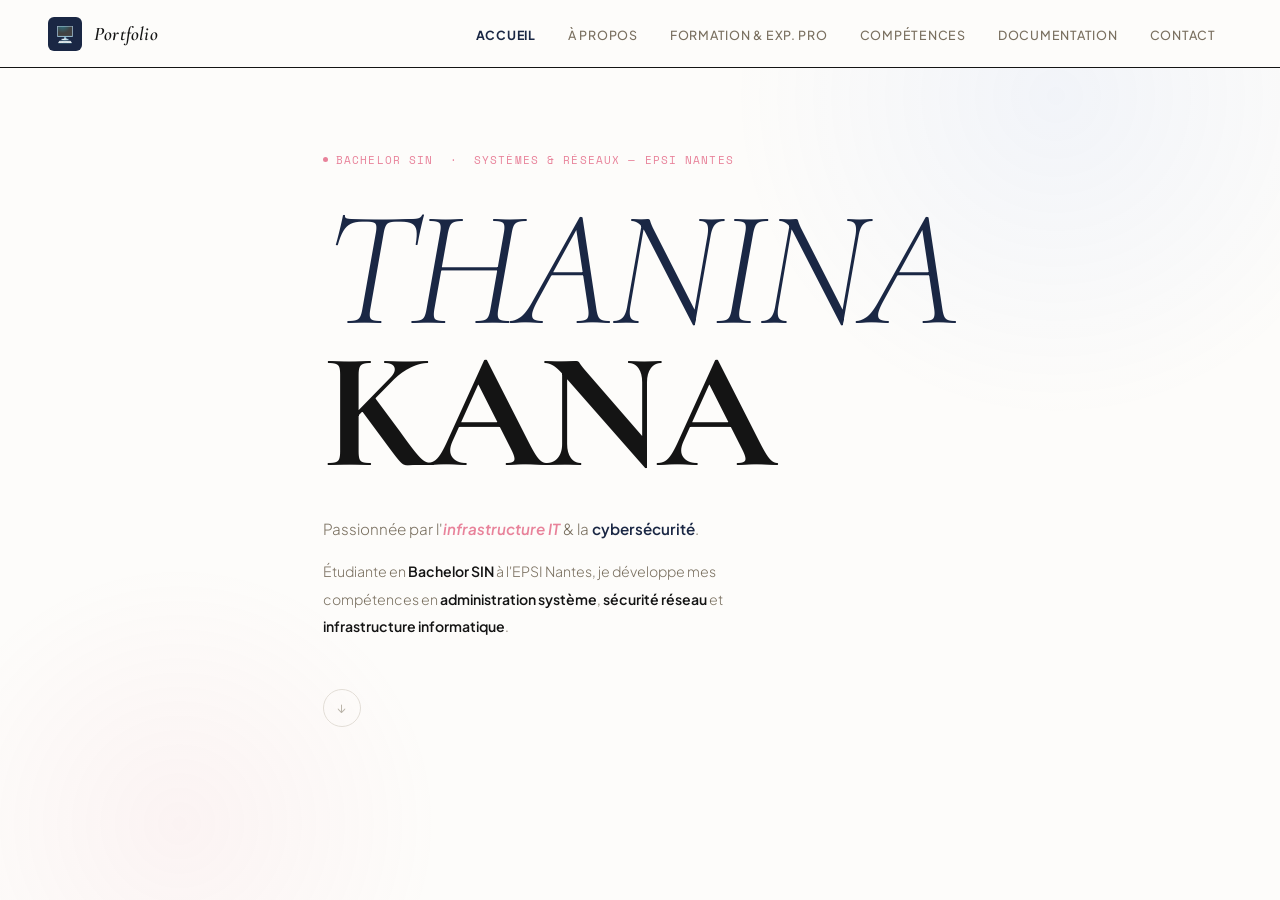
==== index.html @ df84cd9d "Premier envoi de mon site" ====
<!DOCTYPE html>
<html lang="fr">
<head>
    <meta charset="UTF-8">
    <meta name="viewport" content="width=device-width, initial-scale=1.0">
    <title>Thanina Kana — Accueil</title>
    <link href="https://fonts.googleapis.com/css2?family=Outfit:wght@300;400;500;600;700;800;900&family=JetBrains+Mono:wght@400;500&display=swap" rel="stylesheet">
    <link rel="stylesheet" href="style.css">
</head>
<body>

<nav>
    <a href="index.html" class="nav-logo">
        <div class="nav-logo-icon">🖥️</div>
        <span class="nav-logo-text">Portfolio</span>
    </a>
    <ul class="nav-links">
        <li><a href="index.html" class="active">Accueil</a></li>
        <li><a href="Apropos.html">À propos</a></li>
        <li><a href="Formation.html">Formation &amp; Exp. Pro</a></li>
        <li><a href="Competences.html">Compétences</a></li>
        <li><a href="Documentation.html">Documentation</a></li>
        <li><a href="Contact.html">Contact</a></li>
    </ul>
</nav>

<section id="accueil" class="page-section">
    <div class="container">
        <div class="hero-badge">
            <span class="dot"></span>
            Bachelor SIN &nbsp;·&nbsp; Systèmes &amp; Réseaux — EPSI Nantes
        </div>
        <h1 class="hero-name">
            <span class="line1">THANINA</span>
            <span class="line2">KANA</span>
        </h1>
        <p class="hero-tagline">
            Passionnée par l'<span class="hl-orange">infrastructure IT</span> &amp; la <span class="hl-purple">cybersécurité</span>.
        </p>
        <p class="hero-desc">
            Étudiante en <strong>Bachelor SIN</strong> à l'EPSI Nantes, je développe mes compétences en
            <strong>administration système</strong>, <strong>sécurité réseau</strong> et <strong>infrastructure informatique</strong>.
        </p>
        <a href="Apropos.html" class="hero-scroll">↓</a>
    </div>
</section>

</body>
</html>
---- style.css ----
/* ═══════════════════════════════════════════════════════
   PORTFOLIO THANINA KANA — style-fusion2.css
   Fusion : Minimal × Editorial

   → Fond blanc pur + deux halos très discrets bleu/rose (Minimal)
   → Typographie serif italique pour les grands titres (Editorial)
   → Espacement généreux, respiration maximale (Minimal)
   → Bordures nettes, lignes franches, grille éditoriale (Editorial)
   → Zéro glassmorphism, zéro blur, zéro shadow lourde

   Polices : Cormorant Garamond (titres H1/H2) · Plus Jakarta Sans (corps) · Space Mono (mono)
   Palette : blanc ivoire · bleu nuit · rose poudré · gris doux
═══════════════════════════════════════════════════════ */

@import url('https://fonts.googleapis.com/css2?family=Cormorant+Garamond:ital,wght@0,300;0,400;0,600;0,700;1,300;1,400;1,600&family=Plus+Jakarta+Sans:wght@200;300;400;500;600;700;800&family=Space+Mono:wght@400;700&display=swap');

*, *::before, *::after { box-sizing: border-box; margin: 0; padding: 0; }
html { scroll-behavior: smooth; }

:root {
    --bg:      #fdfcfa;
    --bg2:     #f7f5f1;
    --bg3:     #efece6;
    --border:  #e2ddd6;
    --navy:    #1a2744;
    --rose:    #e8829a;
    --sky:     #5b8dee;
    --text:    #141414;
    --muted:   #7a7060;
    --light:   #bbb5aa;
    --nav-h:   68px;
}

body {
    font-family: 'Plus Jakarta Sans', sans-serif;
    background: var(--bg);
    color: var(--text);
    overflow-x: hidden;
}

/* Halos très discrets — pas de blur, juste une teinte */
body::before {
    content: '';
    position: fixed; top: -20vw; right: -10vw;
    width: 55vw; height: 55vw; border-radius: 50%;
    background: radial-gradient(circle, rgba(91,141,238,0.07) 0%, transparent 65%);
    pointer-events: none; z-index: 0;
}
body::after {
    content: '';
    position: fixed; bottom: -16vw; left: -8vw;
    width: 44vw; height: 44vw; border-radius: 50%;
    background: radial-gradient(circle, rgba(232,130,154,0.07) 0%, transparent 65%);
    pointer-events: none; z-index: 0;
}

#particles { display: none; }

/* ═══════════════════════════════════════════════════════
   NAVBAR — ligne noire franche (Editorial) + espacement Minimal
═══════════════════════════════════════════════════════ */
nav {
    position: fixed; top: 0; left: 0; right: 0;
    height: var(--nav-h);
    background: rgba(253,252,250,0.97);
    border-bottom: 1.5px solid var(--text);
    display: flex; align-items: center; justify-content: space-between;
    padding: 0 3rem; z-index: 1000;
}

.nav-logo { display: flex; align-items: center; gap: 12px; text-decoration: none; }

.nav-logo-icon {
    width: 34px; height: 34px;
    background: var(--navy);
    border-radius: 6px;
    display: flex; align-items: center; justify-content: center;
    font-size: 1rem; border: none;
}

.nav-logo-text {
    font-family: 'Cormorant Garamond', serif;
    font-size: 1.2rem; font-weight: 600;
    color: var(--text); letter-spacing: 0.01em;
    font-style: italic;
}

.nav-links { display: flex; align-items: center; gap: 0; list-style: none; }

.nav-links a {
    padding: 8px 16px;
    color: var(--muted); text-decoration: none;
    font-size: 0.78rem; font-weight: 500;
    letter-spacing: 0.06em; text-transform: uppercase;
    transition: color .2s; white-space: nowrap;
}
.nav-links a:hover { color: var(--text); }
.nav-links a.active { color: var(--navy); font-weight: 700; }

/* ═══════════════════════════════════════════════════════
   LAYOUT
═══════════════════════════════════════════════════════ */
.page-section {
    position: relative; z-index: 1;
    min-height: 100vh;
    padding: calc(var(--nav-h) + 5rem) 0 6rem;
}

.container { max-width: 980px; margin: 0 auto; padding: 0 2.5rem; }

/* ═══════════════════════════════════════════════════════
   TITRES DE SECTION — serif italique Editorial, barre Minimal
═══════════════════════════════════════════════════════ */
.section-heading { margin-bottom: 4rem; }

.section-heading h2 {
    font-family: 'Cormorant Garamond', serif;
    font-size: clamp(2.4rem, 4.5vw, 3.4rem);
    font-weight: 300;
    color: var(--navy);
    letter-spacing: -0.01em;
    font-style: italic;
    line-height: 1.1;
}

.section-heading .underline {
    width: 100%; height: 1.5px;
    background: var(--border);
    margin: 1rem 0 0.8rem;
    border-radius: 0;
    position: relative;
}
.section-heading .underline::before {
    content: '';
    position: absolute; left: 0; top: 0;
    width: 48px; height: 1.5px;
    background: var(--rose);
}

.section-heading p { color: var(--muted); font-size: 0.88rem; font-weight: 300; margin-top: 0.6rem; }

/* ═══════════════════════════════════════════════════════
   ANIMATIONS
═══════════════════════════════════════════════════════ */
@keyframes fadeUp {
    from { opacity: 0; transform: translateY(16px); }
    to   { opacity: 1; transform: translateY(0); }
}
@keyframes bob {
    0%, 100% { transform: translateY(0); }
    50%       { transform: translateY(5px); }
}
.reveal {
    opacity: 0; transform: translateY(16px);
    transition: opacity .6s ease, transform .6s ease;
}
.reveal.visible { opacity: 1; transform: translateY(0); }

/* ═══════════════════════════════════════════════════════
   ACCUEIL — grand nom Cormorant (Editorial) + alignement gauche (Minimal)
═══════════════════════════════════════════════════════ */
#accueil {
    display: flex; align-items: center; justify-content: flex-start;
    text-align: left; padding-top: var(--nav-h);
}

.hero-badge {
    display: inline-flex; align-items: center; gap: 8px;
    background: transparent; border: none;
    padding: 0;
    font-family: 'Space Mono', monospace;
    font-size: 0.7rem; color: var(--rose);
    margin-bottom: 2rem; letter-spacing: 0.1em; text-transform: uppercase;
    animation: fadeUp .55s ease .1s both;
}
.hero-badge .dot {
    width: 5px; height: 5px; border-radius: 50%;
    background: var(--rose); display: inline-block;
}

/* Prénom en Cormorant italic énorme */
.hero-name {
    font-family: 'Cormorant Garamond', serif;
    font-size: clamp(5rem, 13vw, 11rem);
    font-weight: 300; line-height: 0.85;
    margin-bottom: 2rem; letter-spacing: -0.03em;
    animation: fadeUp .55s ease .18s both;
}
.hero-name .line1 {
    display: block;
    color: var(--navy);
    font-style: italic;
    font-weight: 300;
}
.hero-name .line2 {
    display: block;
    color: var(--text);
    font-style: normal;
    font-weight: 700;
}

.hero-tagline {
    font-size: 0.95rem; color: var(--muted); font-weight: 300;
    margin-bottom: 1rem; line-height: 1.8;
    animation: fadeUp .55s ease .3s both;
}
.hl-orange { color: var(--rose); font-weight: 600; font-style: italic; }
.hl-purple { color: var(--navy); font-weight: 600; }

.hero-desc {
    font-size: 0.88rem; color: var(--muted); font-weight: 300;
    max-width: 480px; margin: 0 0 3rem; line-height: 1.95;
    animation: fadeUp .55s ease .42s both;
}
.hero-desc strong { color: var(--text); font-weight: 600; }

.hero-scroll {
    width: 38px; height: 38px; border-radius: 50%;
    border: 1px solid var(--border);
    background: transparent;
    display: flex; align-items: center; justify-content: center;
    margin: 0; color: var(--light); font-size: 0.85rem;
    cursor: pointer; text-decoration: none;
    animation: fadeUp .55s ease .55s both, bob 2.5s ease 1.5s infinite;
}

/* ═══════════════════════════════════════════════════════
   À PROPOS
═══════════════════════════════════════════════════════ */
.about-layout {
    display: grid;
    grid-template-columns: 260px 1fr;
    gap: 3.5rem; align-items: start;
}

/* Carte profil — Editorial (fond crème, bords carrés) */
.profile-card {
    background: var(--bg2);
    border: 1.5px solid var(--text);
    border-radius: 0; padding: 2rem 1.6rem;
    text-align: left; position: relative; overflow: visible;
}
.profile-card::before {
    content: ''; position: absolute; top: -1.5px; left: -1.5px; right: -1.5px;
    height: 4px; background: var(--navy);
}

.profile-avatar {
    width: 72px; height: 72px; border-radius: 0;
    background: var(--navy);
    display: flex; align-items: center; justify-content: center;
    font-family: 'Cormorant Garamond', serif;
    font-size: 1.7rem; font-weight: 700; color: #fff;
    margin: 0 0 1.1rem; font-style: italic;
    border: none;
}

.profile-name {
    font-family: 'Cormorant Garamond', serif;
    font-size: 1.25rem; font-weight: 700;
    margin-bottom: 3px; letter-spacing: 0;
}
.profile-title {
    font-size: 0.7rem; color: var(--rose);
    font-weight: 500; margin-bottom: 1.5rem;
    letter-spacing: 0.07em; text-transform: uppercase;
}

.profile-infos { text-align: left; margin-bottom: 1.5rem; }
.profile-info-row {
    display: flex; align-items: flex-start; gap: 9px;
    padding: 8px 0; border-bottom: 1px solid var(--border);
    font-size: 0.76rem; color: var(--muted); font-weight: 300;
}
.profile-info-row:first-child { border-top: 1px solid var(--border); }
.profile-info-row a { color: var(--muted); text-decoration: none; word-break: break-all; }
.profile-info-row a:hover { color: var(--rose); }
.p-icon { width: 18px; text-align: center; font-size: 0.8rem; opacity: 0.6; }

.stats-grid {
    display: grid; grid-template-columns: 1fr 1fr;
    gap: 1px; margin-bottom: 1.4rem;
    border: 1px solid var(--text); background: var(--text);
}
.stat-box {
    background: var(--bg2); padding: 12px 10px; text-align: center;
}
.stat-num {
    font-family: 'Cormorant Garamond', serif;
    font-size: 1.8rem; font-weight: 700; color: var(--navy); line-height: 1;
}
.stat-label { font-size: 0.6rem; color: var(--muted); margin-top: 3px; font-weight: 300; letter-spacing: 0.04em; }

.cv-download {
    display: flex; align-items: center; justify-content: center; gap: 7px;
    width: 100%; padding: 11px;
    background: var(--navy); color: #fff;
    border-radius: 0; font-size: 0.78rem; font-weight: 600;
    text-decoration: none; letter-spacing: 0.06em; text-transform: uppercase;
    transition: background .2s;
}
.cv-download:hover { background: var(--rose); }

/* Colonne droite */
.about-right { display: flex; flex-direction: column; gap: 2rem; }

.about-card {
    background: transparent;
    border: none; border-top: 1px solid var(--border);
    border-radius: 0; padding: 1.5rem 0 0;
}
.about-card-title {
    display: flex; align-items: center; gap: 0;
    font-size: 0.68rem; font-weight: 600;
    margin-bottom: 1rem; color: var(--muted);
    letter-spacing: 0.09em; text-transform: uppercase;
}
.about-card-title .icon { display: none; }
.about-card p { font-size: 0.86rem; color: var(--muted); line-height: 1.95; margin-bottom: 0.7rem; font-weight: 300; }

.two-cols { display: grid; grid-template-columns: 1fr 1fr; gap: 2.5rem; }

.bullet-list { list-style: none; }
.bullet-list li {
    display: flex; align-items: center; gap: 10px;
    font-size: 0.83rem; color: var(--muted);
    padding: 7px 0; border-bottom: 1px solid var(--border);
    font-weight: 300;
}
.bullet-list li::before {
    content: '→'; color: var(--rose);
    font-size: 0.72rem; flex-shrink: 0;
    width: auto; height: auto; border-radius: 0; background: none;
}
.bullet-list.purple li::before { color: var(--navy); }

.lang-tag {
    display: inline-block;
    background: transparent; border: 1px solid var(--border);
    border-radius: 0; padding: 5px 12px;
    font-size: 0.76rem; color: var(--muted); margin: 3px; font-weight: 300;
}

/* ═══════════════════════════════════════════════════════
   FORMATION & EXP PRO
═══════════════════════════════════════════════════════ */
.formation-layout {
    display: grid; grid-template-columns: 1fr 1fr;
    gap: 3rem; margin-bottom: 3.5rem;
}

.formation-section-title {
    font-size: 0.66rem; font-weight: 600; letter-spacing: 0.09em;
    text-transform: uppercase; color: var(--muted);
    margin-bottom: 1.5rem; padding-bottom: 0.8rem;
    border-bottom: 1.5px solid var(--text);
    display: flex; align-items: center; gap: 0;
}
.fsicon { display: none; }

/* Timeline Minimal — cartes rectangulaires propres */
.timeline { position: relative; padding-left: 0; }
.timeline::before { display: none; }

.tl-item {
    position: relative; margin-bottom: 1rem;
    padding: 1.2rem 1.3rem;
    background: var(--bg2);
    border: 1px solid var(--border);
    border-radius: 0;
    transition: border-color .2s;
}
.tl-item:hover { border-color: var(--navy); }
.tl-item::before { display: none; }

.tl-card { background: transparent; border: none; border-radius: 0; padding: 0; }
.tl-card:hover { border-color: transparent; }

.tl-header {
    display: flex; align-items: flex-start;
    justify-content: space-between; gap: 8px; margin-bottom: 5px;
}
.tl-logo { display: none; }
.tl-info { flex: 1; }
.tl-title {
    font-family: 'Cormorant Garamond', serif;
    font-size: 1rem; font-weight: 700; margin-bottom: 2px;
}
.tl-sub { font-size: 0.72rem; color: var(--muted); font-weight: 300; }
.tl-date {
    font-family: 'Space Mono', monospace;
    font-size: 0.58rem; color: var(--rose);
    background: transparent; border: none;
    padding: 0; white-space: nowrap; font-weight: 400;
}
.tl-desc { font-size: 0.76rem; color: var(--muted); line-height: 1.75; font-weight: 300; margin-top: 5px; }

/* Exp Pro */
.exp-list { display: flex; flex-direction: column; gap: 0; border-top: 1.5px solid var(--text); }

.exp-card {
    background: transparent;
    border: none; border-bottom: 1px solid var(--border);
    border-radius: 0; padding: 1.8rem 0;
    display: grid; grid-template-columns: 48px 1fr; gap: 1.2rem;
    transition: background .2s; position: relative; overflow: visible;
}
.exp-card::after { display: none; }
.exp-card:hover { background: var(--bg2); }

.exp-logo {
    width: 48px; height: 48px; border-radius: 0;
    background: var(--navy); border: none;
    display: flex; align-items: center; justify-content: center;
    font-size: 1.3rem; flex-shrink: 0; color: white;
}
.exp-badge {
    display: inline-flex; font-family: 'Space Mono', monospace;
    font-size: 0.58rem; padding: 2px 8px; border-radius: 0;
    margin-bottom: 6px; letter-spacing: 0.06em; text-transform: uppercase;
}
.badge-stage { background: transparent; color: var(--rose); border: 1px solid var(--rose); }

.exp-title-row {
    display: flex; align-items: flex-start;
    justify-content: space-between; gap: 1rem; margin-bottom: 4px;
}
.exp-title {
    font-family: 'Cormorant Garamond', serif;
    font-size: 1.15rem; font-weight: 700;
}
.exp-date {
    font-family: 'Space Mono', monospace;
    font-size: 0.6rem; color: var(--muted); white-space: nowrap; padding-top: 4px;
}
.exp-place {
    font-size: 0.74rem; color: var(--rose);
    margin-bottom: 0.7rem; font-weight: 500;
    text-transform: uppercase; letter-spacing: 0.04em;
}
.exp-desc { font-size: 0.82rem; color: var(--muted); line-height: 1.85; font-weight: 300; }
.exp-tags { display: flex; flex-wrap: wrap; gap: 5px; margin-top: 0.8rem; }
.exp-tag {
    font-family: 'Space Mono', monospace; font-size: 0.6rem;
    padding: 3px 9px; background: transparent;
    border: 1px solid var(--border); border-radius: 0; color: var(--muted);
}

/* ═══════════════════════════════════════════════════════
   COMPÉTENCES — grille Editorial, intérieur Minimal
═══════════════════════════════════════════════════════ */
.competences-block {
    background: transparent;
    border: none; border-top: 1px solid var(--border);
    border-radius: 0; padding: 2rem 0; margin-bottom: 0;
    position: relative; overflow: visible;
}
.competences-block::before { display: none; }

.comp-block-header { display: flex; align-items: center; gap: 0; margin-bottom: 1.5rem; }
.comp-block-icon { display: none; }
.comp-block-title {
    font-family: 'Cormorant Garamond', serif;
    font-size: 1.4rem; font-weight: 600; font-style: italic;
    letter-spacing: -0.01em;
}

/* Grille façon tableau Editorial */
.comp-cards-grid {
    display: grid; grid-template-columns: repeat(3, 1fr);
    gap: 0;
    border-top: 1px solid var(--border);
    border-left: 1px solid var(--border);
}
.comp-card {
    background: var(--bg);
    border: none;
    border-right: 1px solid var(--border);
    border-bottom: 1px solid var(--border);
    border-radius: 0; padding: 1.2rem;
    transition: background .2s;
}
.comp-card:hover { background: var(--bg2); transform: none; }
.comp-card-header { display: flex; align-items: center; gap: 8px; margin-bottom: 0.6rem; }
.comp-card-logo {
    width: 26px; height: 26px; border-radius: 0;
    background: transparent; border: none;
    display: flex; align-items: center; justify-content: center; font-size: 0.9rem;
}
.comp-card-name { font-size: 0.82rem; font-weight: 600; }
.comp-card-desc { font-size: 0.71rem; color: var(--muted); line-height: 1.65; font-weight: 300; }

/* ═══════════════════════════════════════════════════════
   DOCUMENTATION
═══════════════════════════════════════════════════════ */
.docs-grid {
    display: grid; grid-template-columns: repeat(2, 1fr);
    gap: 0;
    border-top: 1.5px solid var(--text);
    border-left: 1px solid var(--border);
}

.doc-card {
    background: var(--bg);
    border: none;
    border-right: 1px solid var(--border);
    border-bottom: 1px solid var(--border);
    border-radius: 0; padding: 2rem;
    position: relative; overflow: visible;
    transition: background .2s;
    display: flex; flex-direction: column;
}
.doc-card::before { display: none; }
.doc-card:hover { background: var(--bg2); transform: none; box-shadow: none; }

.doc-card-header { display: flex; align-items: flex-start; gap: 12px; margin-bottom: 0.9rem; }
.doc-icon {
    width: 40px; height: 40px; border-radius: 0;
    background: var(--navy); border: none;
    display: flex; align-items: center; justify-content: center;
    font-size: 1.15rem; flex-shrink: 0;
}
.doc-title {
    font-family: 'Cormorant Garamond', serif;
    font-size: 1.05rem; font-weight: 700; margin-bottom: 3px;
}
.doc-type {
    font-family: 'Space Mono', monospace;
    font-size: 0.58rem; color: var(--rose);
    letter-spacing: 0.09em; text-transform: uppercase;
}
.doc-desc { font-size: 0.8rem; color: var(--muted); line-height: 1.8; margin-bottom: 1rem; flex: 1; font-weight: 300; }
.doc-tags { display: flex; flex-wrap: wrap; gap: 4px; margin-bottom: 1rem; }
.doc-tag {
    font-family: 'Space Mono', monospace; font-size: 0.58rem;
    padding: 2px 8px; background: transparent;
    border: 1px solid var(--border); border-radius: 0; color: var(--muted);
}
.doc-dl-btn {
    display: inline-flex; align-items: center; gap: 6px;
    padding: 9px 18px; background: var(--navy); color: #fff;
    border-radius: 0; font-size: 0.75rem; font-weight: 600;
    cursor: pointer; border: none;
    letter-spacing: 0.05em; text-transform: uppercase;
    transition: background .2s; width: fit-content;
}
.doc-dl-btn:hover { background: var(--rose); transform: none; }

/* ═══════════════════════════════════════════════════════
   CONTACT
═══════════════════════════════════════════════════════ */
.contact-wrapper { max-width: 560px; margin: 0 auto; }
.contact-grid {
    display: grid; grid-template-columns: repeat(2, 1fr);
    gap: 0;
    border-top: 1.5px solid var(--text);
    border-left: 1px solid var(--border);
}
.contact-card {
    background: var(--bg);
    border: none;
    border-right: 1px solid var(--border);
    border-bottom: 1px solid var(--border);
    border-radius: 0; padding: 2.5rem 2rem;
    text-align: left; text-decoration: none; color: inherit;
    transition: background .2s; display: block;
}
.contact-card:hover { background: var(--bg2); transform: none; }
.contact-card-icon { font-size: 1.8rem; margin-bottom: 0.9rem; }
.contact-card-title {
    font-family: 'Cormorant Garamond', serif;
    font-size: 1.15rem; font-weight: 700; margin-bottom: 5px;
}
.contact-card-sub { font-size: 0.74rem; color: var(--rose); word-break: break-all; line-height: 1.5; font-weight: 400; }

/* ═══════════════════════════════════════════════════════
   FOOTER
═══════════════════════════════════════════════════════ */
footer {
    border-top: 1.5px solid var(--text);
    padding: 1.8rem 2.5rem;
    display: flex; align-items: center; justify-content: space-between;
    position: relative; z-index: 1;
}
.footer-copy {
    font-family: 'Space Mono', monospace;
    font-size: 0.65rem; color: var(--light);
}

/* ═══════════════════════════════════════════════════════
   RESPONSIVE
═══════════════════════════════════════════════════════ */
@media (max-width: 900px) {
    nav { padding: 0 1.2rem; }
    .nav-links a { padding: 7px 10px; font-size: 0.72rem; }
    .container { padding: 0 1.2rem; }
    .about-layout { grid-template-columns: 1fr; }
    .formation-layout { grid-template-columns: 1fr; }
    .two-cols { grid-template-columns: 1fr 1fr; }
    .comp-cards-grid { grid-template-columns: 1fr 1fr; }
    .docs-grid { grid-template-columns: 1fr; }
    .contact-grid { grid-template-columns: 1fr; }
    footer { flex-direction: column; gap: 0.8rem; text-align: center; padding: 1.5rem; }
}
@media (max-width: 600px) {
    .hero-name { font-size: 4.5rem; }
    .comp-cards-grid { grid-template-columns: 1fr; }
    .two-cols { grid-template-columns: 1fr; }
    .exp-card { grid-template-columns: 1fr; }
    .exp-logo { display: none; }
}
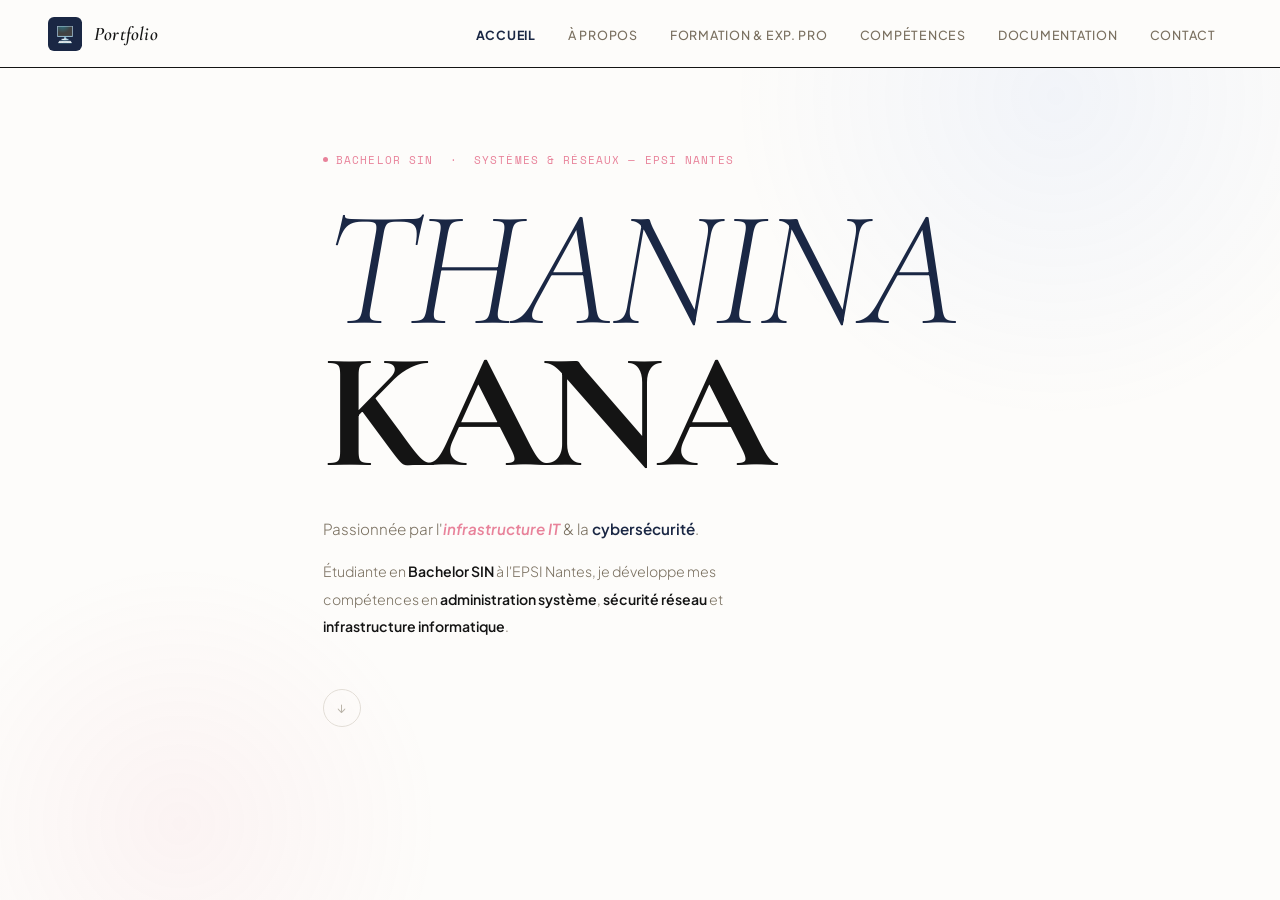
==== commit 6d3c26e1: "Fix responsive navbar" ====
--- a/index.html
+++ b/index.html
@@ -14,7 +14,8 @@
         <div class="nav-logo-icon">🖥️</div>
         <span class="nav-logo-text">Portfolio</span>
     </a>
-    <ul class="nav-links">
+    <button class="hamburger" id="hamburger" aria-label="Menu"><span></span><span></span><span></span></button>
+    <ul class="nav-links" id="nav-links">
         <li><a href="index.html" class="active">Accueil</a></li>
         <li><a href="Apropos.html">À propos</a></li>
         <li><a href="Formation.html">Formation &amp; Exp. Pro</a></li>
@@ -45,5 +46,20 @@
     </div>
 </section>
 
+<script>
+    const btn = document.getElementById('hamburger');
+    const menu = document.getElementById('nav-links');
+    btn.addEventListener('click', () => {
+        btn.classList.toggle('open');
+        menu.classList.toggle('open');
+    });
+    // Fermer le menu quand on clique un lien
+    menu.querySelectorAll('a').forEach(a => {
+        a.addEventListener('click', () => {
+            btn.classList.remove('open');
+            menu.classList.remove('open');
+        });
+    });
+</script>
 </body>
 </html>
--- a/style.css
+++ b/style.css
@@ -590,9 +590,32 @@
 /* ═══════════════════════════════════════════════════════
    RESPONSIVE
 ═══════════════════════════════════════════════════════ */
+/* ═══════════════════════════════════════════════════════
+   HAMBURGER BUTTON
+═══════════════════════════════════════════════════════ */
+.hamburger {
+    display: none;
+    flex-direction: column;
+    justify-content: center;
+    gap: 4px;
+    width: 32px; height: 32px;
+    background: transparent; border: none;
+    cursor: pointer; padding: 6px 2px;
+    z-index: 1100;
+}
+.hamburger span {
+    display: block;
+    width: 22px; height: 1.5px;
+    background: var(--text);
+    transition: transform .3s ease, opacity .3s ease;
+    transform-origin: center;
+}
+.hamburger.open span:nth-child(1) { transform: translateY(5.5px) rotate(45deg); }
+.hamburger.open span:nth-child(2) { opacity: 0; }
+.hamburger.open span:nth-child(3) { transform: translateY(-5.5px) rotate(-45deg); }
+
 @media (max-width: 900px) {
-    nav { padding: 0 1.2rem; }
-    .nav-links a { padding: 7px 10px; font-size: 0.72rem; }
+    nav { padding: 0 1.2rem; gap: 0; }
     .container { padding: 0 1.2rem; }
     .about-layout { grid-template-columns: 1fr; }
     .formation-layout { grid-template-columns: 1fr; }
@@ -601,7 +624,32 @@
     .docs-grid { grid-template-columns: 1fr; }
     .contact-grid { grid-template-columns: 1fr; }
     footer { flex-direction: column; gap: 0.8rem; text-align: center; padding: 1.5rem; }
-}
+
+    .hamburger { display: flex; }
+
+    .nav-links {
+        display: none;
+        flex-direction: column;
+        position: fixed;
+        top: var(--nav-h); left: 0; right: 0;
+        background: rgba(253,252,250,0.98);
+        border-bottom: 1.5px solid var(--text);
+        padding: 1rem 0 1.5rem;
+        gap: 0;
+        z-index: 999;
+    }
+    .nav-links.open { display: flex; }
+
+    .nav-links li { width: 100%; }
+    .nav-links a {
+        display: block;
+        padding: 14px 1.8rem;
+        font-size: 0.8rem;
+        border-bottom: 1px solid var(--border);
+    }
+    .nav-links li:last-child a { border-bottom: none; }
+}
+
 @media (max-width: 600px) {
     .hero-name { font-size: 4.5rem; }
     .comp-cards-grid { grid-template-columns: 1fr; }
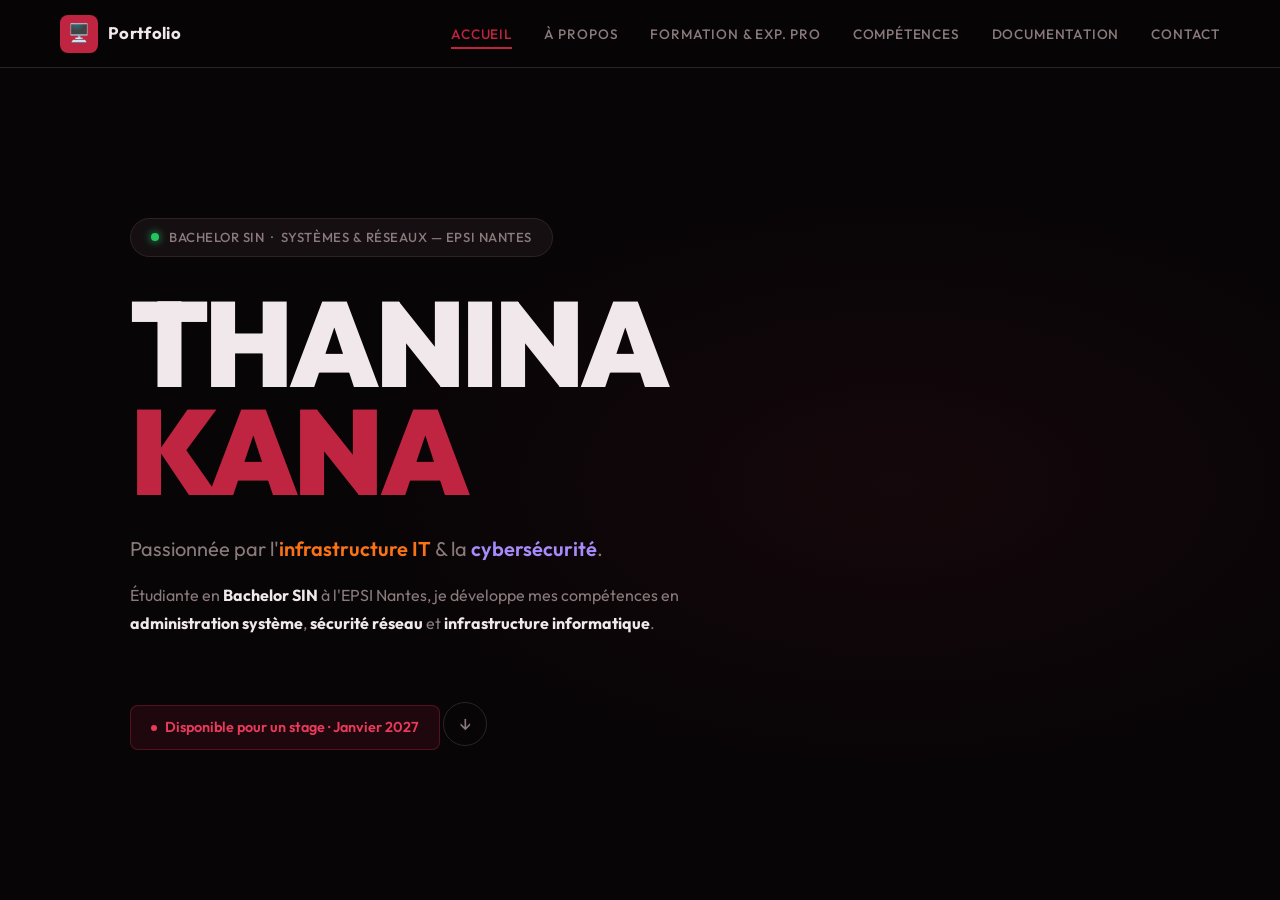
==== commit 7a4191d3: "Update" ====
--- a/index.html
+++ b/index.html
@@ -6,6 +6,13 @@
     <title>Thanina Kana — Accueil</title>
     <link href="https://fonts.googleapis.com/css2?family=Outfit:wght@300;400;500;600;700;800;900&family=JetBrains+Mono:wght@400;500&display=swap" rel="stylesheet">
     <link rel="stylesheet" href="style.css">
+    <script async src="https://www.googletagmanager.com/gtag/js?id=G-7P7NPSGLMM"></script>
+    <script>
+      window.dataLayer = window.dataLayer || [];
+      function gtag(){dataLayer.push(arguments);}
+      gtag('js', new Date());
+      gtag('config', 'G-7P7NPSGLMM');
+    </script>
 </head>
 <body>
 
@@ -42,6 +49,10 @@
             Étudiante en <strong>Bachelor SIN</strong> à l'EPSI Nantes, je développe mes compétences en
             <strong>administration système</strong>, <strong>sécurité réseau</strong> et <strong>infrastructure informatique</strong>.
         </p>
+        <div class="hero-stage-badge">
+            <span style="width:6px;height:6px;border-radius:50%;background:var(--accent2);display:inline-block;flex-shrink:0;"></span>
+            Disponible pour un stage · Janvier 2027
+        </div>
         <a href="Apropos.html" class="hero-scroll">↓</a>
     </div>
 </section>
@@ -53,7 +64,6 @@
         btn.classList.toggle('open');
         menu.classList.toggle('open');
     });
-    // Fermer le menu quand on clique un lien
     menu.querySelectorAll('a').forEach(a => {
         a.addEventListener('click', () => {
             btn.classList.remove('open');
@@ -62,4 +72,4 @@
     });
 </script>
 </body>
-</html>+</html>
--- a/style.css
+++ b/style.css
@@ -1,659 +1,954 @@
-/* ═══════════════════════════════════════════════════════
-   PORTFOLIO THANINA KANA — style-fusion2.css
-   Fusion : Minimal × Editorial
-
-   → Fond blanc pur + deux halos très discrets bleu/rose (Minimal)
-   → Typographie serif italique pour les grands titres (Editorial)
-   → Espacement généreux, respiration maximale (Minimal)
-   → Bordures nettes, lignes franches, grille éditoriale (Editorial)
-   → Zéro glassmorphism, zéro blur, zéro shadow lourde
-
-   Polices : Cormorant Garamond (titres H1/H2) · Plus Jakarta Sans (corps) · Space Mono (mono)
-   Palette : blanc ivoire · bleu nuit · rose poudré · gris doux
-═══════════════════════════════════════════════════════ */
-
-@import url('https://fonts.googleapis.com/css2?family=Cormorant+Garamond:ital,wght@0,300;0,400;0,600;0,700;1,300;1,400;1,600&family=Plus+Jakarta+Sans:wght@200;300;400;500;600;700;800&family=Space+Mono:wght@400;700&display=swap');
-
+/* ===================================================
+   THANINA KANA — PORTFOLIO — Dark Bordeaux Theme
+   Fonts: Outfit (Google Fonts)
+   =================================================== */
+
+@import url('https://fonts.googleapis.com/css2?family=Outfit:wght@300;400;500;600;700;800;900&family=JetBrains+Mono:wght@400;500&display=swap');
+
+/* ─── TOKENS ─────────────────────────────────────── */
+:root {
+  --bg:       #080507;
+  --bg2:      #0f0c0e;
+  --card:     #150f12;
+  --card2:    #1c1518;
+  --border:   #2e2229;
+  --accent:   #bf2440;
+  --accent2:  #e83a5a;
+  --text:     #f0e8ea;
+  --muted:    #8a7a7c;
+  --faint:    #3a2d30;
+  --radius:   12px;
+  --nav-h:    68px;
+  color-scheme: dark;
+}
+
+/* ─── RESET ──────────────────────────────────────── */
 *, *::before, *::after { box-sizing: border-box; margin: 0; padding: 0; }
+
 html { scroll-behavior: smooth; }
 
-:root {
-    --bg:      #fdfcfa;
-    --bg2:     #f7f5f1;
-    --bg3:     #efece6;
-    --border:  #e2ddd6;
-    --navy:    #1a2744;
-    --rose:    #e8829a;
-    --sky:     #5b8dee;
-    --text:    #141414;
-    --muted:   #7a7060;
-    --light:   #bbb5aa;
-    --nav-h:   68px;
-}
-
 body {
-    font-family: 'Plus Jakarta Sans', sans-serif;
-    background: var(--bg);
-    color: var(--text);
-    overflow-x: hidden;
-}
-
-/* Halos très discrets — pas de blur, juste une teinte */
-body::before {
-    content: '';
-    position: fixed; top: -20vw; right: -10vw;
-    width: 55vw; height: 55vw; border-radius: 50%;
-    background: radial-gradient(circle, rgba(91,141,238,0.07) 0%, transparent 65%);
-    pointer-events: none; z-index: 0;
-}
-body::after {
-    content: '';
-    position: fixed; bottom: -16vw; left: -8vw;
-    width: 44vw; height: 44vw; border-radius: 50%;
-    background: radial-gradient(circle, rgba(232,130,154,0.07) 0%, transparent 65%);
-    pointer-events: none; z-index: 0;
-}
-
-#particles { display: none; }
-
-/* ═══════════════════════════════════════════════════════
-   NAVBAR — ligne noire franche (Editorial) + espacement Minimal
-═══════════════════════════════════════════════════════ */
+  font-family: 'Outfit', system-ui, sans-serif;
+  background: var(--bg);
+  color: var(--text);
+  line-height: 1.6;
+  font-size: 16px;
+  -webkit-font-smoothing: antialiased;
+}
+
+a { color: inherit; text-decoration: none; }
+img { max-width: 100%; display: block; }
+ul { list-style: none; }
+
+/* ─── NAV ─────────────────────────────────────────── */
 nav {
-    position: fixed; top: 0; left: 0; right: 0;
-    height: var(--nav-h);
-    background: rgba(253,252,250,0.97);
-    border-bottom: 1.5px solid var(--text);
-    display: flex; align-items: center; justify-content: space-between;
-    padding: 0 3rem; z-index: 1000;
-}
-
-.nav-logo { display: flex; align-items: center; gap: 12px; text-decoration: none; }
+  position: sticky;
+  top: 0;
+  z-index: 100;
+  height: var(--nav-h);
+  display: flex;
+  align-items: center;
+  justify-content: space-between;
+  padding: 0 clamp(20px, 5vw, 60px);
+  background: rgba(8,5,7,0.92);
+  backdrop-filter: blur(12px);
+  -webkit-backdrop-filter: blur(12px);
+  border-bottom: 1px solid var(--border);
+}
+
+.nav-logo {
+  display: flex;
+  align-items: center;
+  gap: 10px;
+  font-weight: 700;
+  font-size: 1.05rem;
+  letter-spacing: .02em;
+}
 
 .nav-logo-icon {
-    width: 34px; height: 34px;
-    background: var(--navy);
-    border-radius: 6px;
-    display: flex; align-items: center; justify-content: center;
-    font-size: 1rem; border: none;
-}
-
-.nav-logo-text {
-    font-family: 'Cormorant Garamond', serif;
-    font-size: 1.2rem; font-weight: 600;
-    color: var(--text); letter-spacing: 0.01em;
-    font-style: italic;
-}
-
-.nav-links { display: flex; align-items: center; gap: 0; list-style: none; }
+  width: 38px;
+  height: 38px;
+  background: var(--accent);
+  border-radius: 8px;
+  display: grid;
+  place-items: center;
+  font-size: 1.1rem;
+  flex-shrink: 0;
+}
+
+.nav-logo-text { color: var(--text); }
+
+.nav-links {
+  display: flex;
+  gap: 32px;
+  align-items: center;
+}
 
 .nav-links a {
-    padding: 8px 16px;
-    color: var(--muted); text-decoration: none;
-    font-size: 0.78rem; font-weight: 500;
-    letter-spacing: 0.06em; text-transform: uppercase;
-    transition: color .2s; white-space: nowrap;
-}
-.nav-links a:hover { color: var(--text); }
-.nav-links a.active { color: var(--navy); font-weight: 700; }
-
-/* ═══════════════════════════════════════════════════════
-   LAYOUT
-═══════════════════════════════════════════════════════ */
+  font-size: 0.85rem;
+  font-weight: 500;
+  color: var(--muted);
+  letter-spacing: .06em;
+  text-transform: uppercase;
+  transition: color .2s;
+  padding: 4px 0;
+  position: relative;
+}
+
+.nav-links a::after {
+  content: '';
+  position: absolute;
+  left: 0; bottom: -2px;
+  width: 0; height: 2px;
+  background: var(--accent);
+  transition: width .2s;
+}
+
+.nav-links a:hover,
+.nav-links a.active { color: var(--text); }
+
+.nav-links a:hover::after,
+.nav-links a.active::after { width: 100%; }
+
+.nav-links a.active { color: var(--accent); }
+
+/* Hamburger */
+.hamburger {
+  display: none;
+  flex-direction: column;
+  gap: 5px;
+  background: none;
+  border: none;
+  cursor: pointer;
+  padding: 6px;
+}
+
+.hamburger span {
+  display: block;
+  width: 24px;
+  height: 2px;
+  background: var(--text);
+  border-radius: 2px;
+  transition: all .25s;
+}
+
+.hamburger.open span:nth-child(1) { transform: translateY(7px) rotate(45deg); }
+.hamburger.open span:nth-child(2) { opacity: 0; }
+.hamburger.open span:nth-child(3) { transform: translateY(-7px) rotate(-45deg); }
+
+/* ─── SECTIONS ───────────────────────────────────── */
 .page-section {
-    position: relative; z-index: 1;
-    min-height: 100vh;
-    padding: calc(var(--nav-h) + 5rem) 0 6rem;
-}
-
-.container { max-width: 980px; margin: 0 auto; padding: 0 2.5rem; }
-
-/* ═══════════════════════════════════════════════════════
-   TITRES DE SECTION — serif italique Editorial, barre Minimal
-═══════════════════════════════════════════════════════ */
-.section-heading { margin-bottom: 4rem; }
+  min-height: calc(100vh - var(--nav-h));
+  padding: 80px 0;
+}
+
+.container {
+  max-width: 1100px;
+  margin: 0 auto;
+  padding: 0 clamp(20px, 5vw, 40px);
+}
+
+/* ─── SECTION HEADING ────────────────────────────── */
+.section-heading {
+  text-align: center;
+  margin-bottom: 56px;
+}
 
 .section-heading h2 {
-    font-family: 'Cormorant Garamond', serif;
-    font-size: clamp(2.4rem, 4.5vw, 3.4rem);
-    font-weight: 300;
-    color: var(--navy);
-    letter-spacing: -0.01em;
-    font-style: italic;
-    line-height: 1.1;
+  font-size: clamp(2rem, 5vw, 3rem);
+  font-weight: 800;
+  letter-spacing: -.02em;
+  margin-bottom: 12px;
 }
 
 .section-heading .underline {
-    width: 100%; height: 1.5px;
-    background: var(--border);
-    margin: 1rem 0 0.8rem;
-    border-radius: 0;
-    position: relative;
-}
-.section-heading .underline::before {
-    content: '';
-    position: absolute; left: 0; top: 0;
-    width: 48px; height: 1.5px;
-    background: var(--rose);
-}
-
-.section-heading p { color: var(--muted); font-size: 0.88rem; font-weight: 300; margin-top: 0.6rem; }
-
-/* ═══════════════════════════════════════════════════════
-   ANIMATIONS
-═══════════════════════════════════════════════════════ */
-@keyframes fadeUp {
-    from { opacity: 0; transform: translateY(16px); }
-    to   { opacity: 1; transform: translateY(0); }
-}
+  width: 48px;
+  height: 3px;
+  background: var(--accent);
+  margin: 0 auto 16px;
+  border-radius: 2px;
+}
+
+.section-heading p {
+  color: var(--muted);
+  font-size: 1rem;
+}
+
+/* ─── HERO ───────────────────────────────────────── */
+#accueil {
+  display: flex;
+  align-items: center;
+  position: relative;
+  overflow: hidden;
+  background:
+    radial-gradient(ellipse 60% 50% at 70% 50%, rgba(191,36,64,0.07) 0%, transparent 70%),
+    var(--bg);
+}
+
+#accueil .container {
+  width: 100%;
+  padding-top: 40px;
+  padding-bottom: 40px;
+}
+
+.hero-badge {
+  display: inline-flex;
+  align-items: center;
+  gap: 10px;
+  background: var(--card);
+  border: 1px solid var(--border);
+  border-radius: 40px;
+  padding: 8px 20px;
+  font-size: 0.82rem;
+  font-weight: 500;
+  color: var(--muted);
+  letter-spacing: .04em;
+  margin-bottom: 32px;
+  text-transform: uppercase;
+}
+
+.hero-badge .dot {
+  width: 8px;
+  height: 8px;
+  border-radius: 50%;
+  background: #22c55e;
+  box-shadow: 0 0 8px #22c55e;
+  flex-shrink: 0;
+  animation: pulse-dot 2s infinite;
+}
+
+@keyframes pulse-dot {
+  0%, 100% { opacity: 1; }
+  50% { opacity: .5; }
+}
+
+.hero-name {
+  display: flex;
+  flex-direction: column;
+  font-size: clamp(3.5rem, 10vw, 7.5rem);
+  font-weight: 900;
+  line-height: .9;
+  letter-spacing: -.04em;
+  margin-bottom: 28px;
+}
+
+.hero-name .line1 { color: var(--text); }
+.hero-name .line2 { color: var(--accent); }
+
+.hero-tagline {
+  font-size: clamp(1rem, 2vw, 1.25rem);
+  color: var(--muted);
+  font-weight: 400;
+  margin-bottom: 16px;
+  max-width: 560px;
+}
+
+.hl-orange { color: #f97316; font-weight: 600; }
+.hl-purple { color: #a78bfa; font-weight: 600; }
+
+.hero-desc {
+  font-size: 1rem;
+  color: var(--muted);
+  max-width: 560px;
+  line-height: 1.8;
+  margin-bottom: 40px;
+}
+
+.hero-desc strong { color: var(--text); }
+
+.hero-stage-badge {
+  display: inline-flex;
+  align-items: center;
+  gap: 8px;
+  background: rgba(191,36,64,0.12);
+  border: 1px solid rgba(191,36,64,0.35);
+  border-radius: 8px;
+  padding: 10px 20px;
+  font-size: 0.9rem;
+  font-weight: 600;
+  color: var(--accent2);
+  margin-top: 12px;
+}
+
+.hero-scroll {
+  display: inline-flex;
+  align-items: center;
+  justify-content: center;
+  width: 44px;
+  height: 44px;
+  border-radius: 50%;
+  border: 1.5px solid var(--border);
+  color: var(--muted);
+  font-size: 1.2rem;
+  transition: all .2s;
+  margin-top: 24px;
+  animation: bob 2.5s ease-in-out infinite;
+}
+
+.hero-scroll:hover { border-color: var(--accent); color: var(--accent); }
+
 @keyframes bob {
-    0%, 100% { transform: translateY(0); }
-    50%       { transform: translateY(5px); }
-}
-.reveal {
-    opacity: 0; transform: translateY(16px);
-    transition: opacity .6s ease, transform .6s ease;
-}
-.reveal.visible { opacity: 1; transform: translateY(0); }
-
-/* ═══════════════════════════════════════════════════════
-   ACCUEIL — grand nom Cormorant (Editorial) + alignement gauche (Minimal)
-═══════════════════════════════════════════════════════ */
-#accueil {
-    display: flex; align-items: center; justify-content: flex-start;
-    text-align: left; padding-top: var(--nav-h);
-}
-
-.hero-badge {
-    display: inline-flex; align-items: center; gap: 8px;
-    background: transparent; border: none;
-    padding: 0;
-    font-family: 'Space Mono', monospace;
-    font-size: 0.7rem; color: var(--rose);
-    margin-bottom: 2rem; letter-spacing: 0.1em; text-transform: uppercase;
-    animation: fadeUp .55s ease .1s both;
-}
-.hero-badge .dot {
-    width: 5px; height: 5px; border-radius: 50%;
-    background: var(--rose); display: inline-block;
-}
-
-/* Prénom en Cormorant italic énorme */
-.hero-name {
-    font-family: 'Cormorant Garamond', serif;
-    font-size: clamp(5rem, 13vw, 11rem);
-    font-weight: 300; line-height: 0.85;
-    margin-bottom: 2rem; letter-spacing: -0.03em;
-    animation: fadeUp .55s ease .18s both;
-}
-.hero-name .line1 {
+  0%, 100% { transform: translateY(0); }
+  50% { transform: translateY(6px); }
+}
+
+/* ─── ABOUT ──────────────────────────────────────── */
+.about-layout {
+  display: grid;
+  grid-template-columns: 300px 1fr;
+  gap: 32px;
+  align-items: start;
+}
+
+.profile-card {
+  background: var(--card);
+  border: 1px solid var(--border);
+  border-radius: var(--radius);
+  padding: 32px 24px;
+  text-align: center;
+  position: sticky;
+  top: calc(var(--nav-h) + 20px);
+}
+
+.profile-avatar {
+  width: 72px;
+  height: 72px;
+  border-radius: 50%;
+  background: var(--accent);
+  color: #fff;
+  font-size: 1.5rem;
+  font-weight: 800;
+  display: grid;
+  place-items: center;
+  margin: 0 auto 16px;
+}
+
+.profile-name {
+  font-size: 1.2rem;
+  font-weight: 700;
+  margin-bottom: 4px;
+}
+
+.profile-title {
+  font-size: 0.82rem;
+  color: var(--muted);
+  text-transform: uppercase;
+  letter-spacing: .05em;
+  margin-bottom: 20px;
+}
+
+.profile-infos {
+  display: flex;
+  flex-direction: column;
+  gap: 10px;
+  margin-bottom: 24px;
+  text-align: left;
+}
+
+.profile-info-row {
+  display: flex;
+  align-items: center;
+  gap: 10px;
+  font-size: 0.88rem;
+  color: var(--muted);
+}
+
+.profile-info-row a {
+  color: var(--accent);
+  font-size: 0.85rem;
+  word-break: break-all;
+}
+
+.p-icon {
+  width: 24px;
+  text-align: center;
+  flex-shrink: 0;
+  font-style: normal;
+  font-size: 0.9rem;
+  color: var(--accent);
+  font-weight: 700;
+}
+
+.stats-grid {
+  display: grid;
+  grid-template-columns: 1fr 1fr;
+  gap: 10px;
+  margin-bottom: 24px;
+}
+
+.stat-box {
+  background: var(--card2);
+  border: 1px solid var(--border);
+  border-radius: 8px;
+  padding: 14px 8px;
+  text-align: center;
+}
+
+.stat-num {
+  font-size: 1.6rem;
+  font-weight: 800;
+  color: var(--accent);
+  line-height: 1;
+  margin-bottom: 4px;
+}
+
+.stat-label {
+  font-size: 0.7rem;
+  color: var(--muted);
+  text-transform: uppercase;
+  letter-spacing: .04em;
+}
+
+.cv-download {
+  display: block;
+  background: var(--accent);
+  color: #fff;
+  border-radius: 8px;
+  padding: 12px;
+  font-size: 0.88rem;
+  font-weight: 600;
+  text-align: center;
+  transition: background .2s, transform .15s;
+}
+
+.cv-download:hover { background: var(--accent2); transform: translateY(-1px); }
+
+/* About right */
+.about-right {
+  display: flex;
+  flex-direction: column;
+  gap: 20px;
+}
+
+.about-card {
+  background: var(--card);
+  border: 1px solid var(--border);
+  border-radius: var(--radius);
+  padding: 24px;
+}
+
+.about-card-title {
+  font-size: 0.95rem;
+  font-weight: 700;
+  text-transform: uppercase;
+  letter-spacing: .06em;
+  color: var(--accent);
+  margin-bottom: 14px;
+  display: flex;
+  align-items: center;
+  gap: 10px;
+}
+
+.about-card p { color: var(--muted); font-size: 0.95rem; line-height: 1.75; margin-bottom: 10px; }
+.about-card p:last-child { margin-bottom: 0; }
+.about-card p strong { color: var(--text); }
+
+.two-cols {
+  display: grid;
+  grid-template-columns: 1fr 1fr;
+  gap: 16px;
+}
+
+.bullet-list {
+  display: flex;
+  flex-direction: column;
+  gap: 8px;
+}
+
+.bullet-list li {
+  font-size: 0.9rem;
+  color: var(--muted);
+  padding-left: 16px;
+  position: relative;
+}
+
+.bullet-list li::before {
+  content: '';
+  position: absolute;
+  left: 0;
+  top: 50%;
+  transform: translateY(-50%);
+  width: 6px;
+  height: 6px;
+  border-radius: 50%;
+  background: var(--accent);
+}
+
+.lang-tag {
+  display: inline-block;
+  background: var(--card2);
+  border: 1px solid var(--border);
+  border-radius: 6px;
+  padding: 5px 12px;
+  font-size: 0.82rem;
+  font-weight: 500;
+  color: var(--text);
+  margin: 4px 4px 4px 0;
+}
+
+/* ─── FORMATION ──────────────────────────────────── */
+.formation-layout {
+  display: grid;
+  grid-template-columns: 1fr 1fr;
+  gap: 48px;
+  margin-bottom: 48px;
+}
+
+.formation-section-title {
+  display: flex;
+  align-items: center;
+  gap: 12px;
+  font-size: 1rem;
+  font-weight: 700;
+  text-transform: uppercase;
+  letter-spacing: .07em;
+  color: var(--text);
+  margin-bottom: 24px;
+  padding-bottom: 12px;
+  border-bottom: 1px solid var(--border);
+}
+
+.fsicon {
+  width: 32px;
+  height: 32px;
+  background: rgba(191,36,64,0.15);
+  border-radius: 6px;
+  display: grid;
+  place-items: center;
+  font-size: 1rem;
+  flex-shrink: 0;
+}
+
+.timeline {
+  display: flex;
+  flex-direction: column;
+  gap: 16px;
+  position: relative;
+  padding-left: 16px;
+}
+
+.timeline::before {
+  content: '';
+  position: absolute;
+  left: 0; top: 8px; bottom: 8px;
+  width: 2px;
+  background: linear-gradient(to bottom, var(--accent), transparent);
+}
+
+.tl-item { position: relative; }
+
+.tl-item::before {
+  content: '';
+  position: absolute;
+  left: -20px; top: 18px;
+  width: 8px; height: 8px;
+  border-radius: 50%;
+  background: var(--accent);
+  box-shadow: 0 0 8px rgba(191,36,64,.5);
+}
+
+.tl-card {
+  background: var(--card);
+  border: 1px solid var(--border);
+  border-radius: var(--radius);
+  padding: 18px 20px;
+  transition: border-color .2s;
+}
+
+.tl-card:hover { border-color: var(--faint); }
+
+.tl-header {
+  display: flex;
+  align-items: flex-start;
+  gap: 12px;
+  margin-bottom: 8px;
+}
+
+.tl-logo {
+  width: 36px;
+  height: 36px;
+  background: var(--card2);
+  border-radius: 8px;
+  display: grid;
+  place-items: center;
+  font-size: 1rem;
+  flex-shrink: 0;
+}
+
+.tl-info { flex: 1; min-width: 0; }
+
+.tl-title {
+  font-size: 0.92rem;
+  font-weight: 700;
+  color: var(--text);
+  line-height: 1.3;
+}
+
+.tl-sub {
+  font-size: 0.8rem;
+  color: var(--muted);
+  margin-top: 2px;
+}
+
+.tl-date {
+  font-size: 0.75rem;
+  font-family: 'JetBrains Mono', monospace;
+  color: var(--accent);
+  font-weight: 500;
+  white-space: nowrap;
+  flex-shrink: 0;
+}
+
+.tl-desc {
+  font-size: 0.85rem;
+  color: var(--muted);
+  line-height: 1.6;
+  margin-top: 4px;
+}
+
+/* Exp pro */
+.exp-list { display: flex; flex-direction: column; gap: 16px; }
+
+.exp-card {
+  background: var(--card);
+  border: 1px solid var(--border);
+  border-radius: var(--radius);
+  padding: 24px;
+  display: flex;
+  gap: 20px;
+  align-items: flex-start;
+  transition: border-color .2s;
+}
+
+.exp-card:hover { border-color: var(--faint); }
+
+.exp-logo {
+  width: 48px;
+  height: 48px;
+  background: var(--card2);
+  border-radius: 10px;
+  display: grid;
+  place-items: center;
+  font-size: 1.4rem;
+  flex-shrink: 0;
+}
+
+.exp-badge {
+  display: inline-block;
+  font-size: 0.72rem;
+  font-weight: 700;
+  text-transform: uppercase;
+  letter-spacing: .06em;
+  padding: 3px 10px;
+  border-radius: 4px;
+  margin-bottom: 8px;
+}
+
+.badge-stage {
+  background: rgba(191,36,64,0.2);
+  color: var(--accent2);
+  border: 1px solid rgba(191,36,64,0.3);
+}
+
+.exp-title-row {
+  display: flex;
+  align-items: baseline;
+  justify-content: space-between;
+  gap: 16px;
+  flex-wrap: wrap;
+}
+
+.exp-title {
+  font-size: 1rem;
+  font-weight: 700;
+}
+
+.exp-date {
+  font-size: 0.78rem;
+  font-family: 'JetBrains Mono', monospace;
+  color: var(--accent);
+  font-weight: 500;
+}
+
+.exp-place {
+  font-size: 0.82rem;
+  color: var(--muted);
+  margin: 4px 0 8px;
+}
+
+.exp-desc {
+  font-size: 0.88rem;
+  color: var(--muted);
+  line-height: 1.65;
+  margin-bottom: 12px;
+}
+
+.exp-tags { display: flex; flex-wrap: wrap; gap: 8px; }
+
+.exp-tag {
+  background: var(--card2);
+  border: 1px solid var(--border);
+  color: var(--muted);
+  font-size: 0.75rem;
+  font-weight: 500;
+  padding: 3px 10px;
+  border-radius: 4px;
+}
+
+/* ─── COMPÉTENCES ────────────────────────────────── */
+.competences-block {
+  background: var(--card);
+  border: 1px solid var(--border);
+  border-radius: var(--radius);
+  padding: 28px;
+  margin-bottom: 24px;
+}
+
+.comp-block-header {
+  display: flex;
+  align-items: center;
+  gap: 12px;
+  margin-bottom: 20px;
+  padding-bottom: 16px;
+  border-bottom: 1px solid var(--border);
+}
+
+.comp-block-icon { font-size: 1.3rem; }
+
+.comp-block-title {
+  font-size: 1rem;
+  font-weight: 700;
+  text-transform: uppercase;
+  letter-spacing: .05em;
+  color: var(--text);
+}
+
+.comp-cards-grid {
+  display: grid;
+  grid-template-columns: repeat(auto-fill, minmax(200px, 1fr));
+  gap: 14px;
+}
+
+.comp-card {
+  background: var(--card2);
+  border: 1px solid var(--border);
+  border-radius: 8px;
+  padding: 16px;
+  transition: border-color .2s, transform .15s;
+}
+
+.comp-card:hover { border-color: var(--faint); transform: translateY(-2px); }
+
+.comp-card-header {
+  display: flex;
+  align-items: center;
+  gap: 10px;
+  margin-bottom: 8px;
+}
+
+.comp-card-logo { font-size: 1.2rem; }
+
+.comp-card-name {
+  font-size: 0.88rem;
+  font-weight: 700;
+  color: var(--text);
+}
+
+.comp-card-desc {
+  font-size: 0.78rem;
+  color: var(--muted);
+  line-height: 1.5;
+}
+
+/* ─── DOCUMENTATION ──────────────────────────────── */
+.docs-grid {
+  display: grid;
+  grid-template-columns: repeat(auto-fill, minmax(320px, 1fr));
+  gap: 20px;
+}
+
+.doc-card {
+  background: var(--card);
+  border: 1px solid var(--border);
+  border-radius: var(--radius);
+  padding: 24px;
+  display: flex;
+  flex-direction: column;
+  gap: 14px;
+  transition: border-color .2s, transform .15s;
+}
+
+.doc-card:hover { border-color: var(--faint); transform: translateY(-2px); }
+
+.doc-card-header {
+  display: flex;
+  align-items: flex-start;
+  gap: 14px;
+}
+
+.doc-icon {
+  font-size: 1.6rem;
+  line-height: 1;
+  flex-shrink: 0;
+}
+
+.doc-title {
+  font-size: 0.95rem;
+  font-weight: 700;
+  color: var(--text);
+  line-height: 1.3;
+  margin-bottom: 4px;
+}
+
+.doc-type {
+  font-size: 0.78rem;
+  color: var(--muted);
+  text-transform: uppercase;
+  letter-spacing: .04em;
+}
+
+.doc-desc {
+  font-size: 0.85rem;
+  color: var(--muted);
+  line-height: 1.6;
+  flex: 1;
+}
+
+.doc-tags { display: flex; flex-wrap: wrap; gap: 6px; }
+
+.doc-tag {
+  background: var(--card2);
+  border: 1px solid var(--border);
+  color: var(--muted);
+  font-size: 0.72rem;
+  font-weight: 500;
+  padding: 3px 10px;
+  border-radius: 4px;
+}
+
+.doc-dl-btn {
+  display: inline-flex;
+  align-items: center;
+  gap: 8px;
+  background: var(--accent);
+  color: #fff;
+  border-radius: 7px;
+  padding: 9px 16px;
+  font-size: 0.83rem;
+  font-weight: 600;
+  transition: background .2s, transform .15s;
+  align-self: flex-start;
+}
+
+.doc-dl-btn:hover { background: var(--accent2); transform: translateY(-1px); }
+
+/* ─── CONTACT ────────────────────────────────────── */
+.contact-wrapper { max-width: 600px; margin: 0 auto; }
+
+.contact-grid {
+  display: grid;
+  grid-template-columns: 1fr 1fr;
+  gap: 20px;
+}
+
+.contact-card {
+  background: var(--card);
+  border: 1px solid var(--border);
+  border-radius: var(--radius);
+  padding: 32px 24px;
+  text-align: center;
+  display: flex;
+  flex-direction: column;
+  align-items: center;
+  gap: 12px;
+  transition: border-color .2s, transform .15s;
+}
+
+.contact-card:hover {
+  border-color: var(--accent);
+  transform: translateY(-3px);
+}
+
+.contact-card-icon { font-size: 2rem; }
+
+.contact-card-title {
+  font-size: 0.95rem;
+  font-weight: 700;
+  text-transform: uppercase;
+  letter-spacing: .06em;
+  color: var(--text);
+}
+
+.contact-card-sub {
+  font-size: 0.82rem;
+  color: var(--muted);
+  word-break: break-all;
+}
+
+/* ─── FOOTER ─────────────────────────────────────── */
+footer {
+  background: var(--bg2);
+  border-top: 1px solid var(--border);
+  padding: 24px clamp(20px, 5vw, 40px);
+  text-align: center;
+}
+
+.footer-copy {
+  font-size: 0.82rem;
+  color: var(--muted);
+}
+
+/* ─── RESPONSIVE ─────────────────────────────────── */
+@media (max-width: 900px) {
+  .formation-layout { grid-template-columns: 1fr; }
+  .about-layout { grid-template-columns: 1fr; }
+  .profile-card { position: static; }
+}
+
+@media (max-width: 700px) {
+  .nav-links {
+    position: fixed;
+    top: var(--nav-h);
+    left: 0; right: 0;
+    flex-direction: column;
+    gap: 0;
+    background: rgba(8,5,7,.98);
+    border-bottom: 1px solid var(--border);
+    padding: 16px 0;
+    transform: translateY(-100%);
+    opacity: 0;
+    pointer-events: none;
+    transition: transform .3s, opacity .3s;
+  }
+
+  .nav-links.open {
+    transform: translateY(0);
+    opacity: 1;
+    pointer-events: auto;
+  }
+
+  .nav-links li { width: 100%; }
+
+  .nav-links a {
     display: block;
-    color: var(--navy);
-    font-style: italic;
-    font-weight: 300;
-}
-.hero-name .line2 {
-    display: block;
-    color: var(--text);
-    font-style: normal;
-    font-weight: 700;
-}
-
-.hero-tagline {
-    font-size: 0.95rem; color: var(--muted); font-weight: 300;
-    margin-bottom: 1rem; line-height: 1.8;
-    animation: fadeUp .55s ease .3s both;
-}
-.hl-orange { color: var(--rose); font-weight: 600; font-style: italic; }
-.hl-purple { color: var(--navy); font-weight: 600; }
-
-.hero-desc {
-    font-size: 0.88rem; color: var(--muted); font-weight: 300;
-    max-width: 480px; margin: 0 0 3rem; line-height: 1.95;
-    animation: fadeUp .55s ease .42s both;
-}
-.hero-desc strong { color: var(--text); font-weight: 600; }
-
-.hero-scroll {
-    width: 38px; height: 38px; border-radius: 50%;
-    border: 1px solid var(--border);
-    background: transparent;
-    display: flex; align-items: center; justify-content: center;
-    margin: 0; color: var(--light); font-size: 0.85rem;
-    cursor: pointer; text-decoration: none;
-    animation: fadeUp .55s ease .55s both, bob 2.5s ease 1.5s infinite;
-}
-
-/* ═══════════════════════════════════════════════════════
-   À PROPOS
-═══════════════════════════════════════════════════════ */
-.about-layout {
-    display: grid;
-    grid-template-columns: 260px 1fr;
-    gap: 3.5rem; align-items: start;
-}
-
-/* Carte profil — Editorial (fond crème, bords carrés) */
-.profile-card {
-    background: var(--bg2);
-    border: 1.5px solid var(--text);
-    border-radius: 0; padding: 2rem 1.6rem;
-    text-align: left; position: relative; overflow: visible;
-}
-.profile-card::before {
-    content: ''; position: absolute; top: -1.5px; left: -1.5px; right: -1.5px;
-    height: 4px; background: var(--navy);
-}
-
-.profile-avatar {
-    width: 72px; height: 72px; border-radius: 0;
-    background: var(--navy);
-    display: flex; align-items: center; justify-content: center;
-    font-family: 'Cormorant Garamond', serif;
-    font-size: 1.7rem; font-weight: 700; color: #fff;
-    margin: 0 0 1.1rem; font-style: italic;
-    border: none;
-}
-
-.profile-name {
-    font-family: 'Cormorant Garamond', serif;
-    font-size: 1.25rem; font-weight: 700;
-    margin-bottom: 3px; letter-spacing: 0;
-}
-.profile-title {
-    font-size: 0.7rem; color: var(--rose);
-    font-weight: 500; margin-bottom: 1.5rem;
-    letter-spacing: 0.07em; text-transform: uppercase;
-}
-
-.profile-infos { text-align: left; margin-bottom: 1.5rem; }
-.profile-info-row {
-    display: flex; align-items: flex-start; gap: 9px;
-    padding: 8px 0; border-bottom: 1px solid var(--border);
-    font-size: 0.76rem; color: var(--muted); font-weight: 300;
-}
-.profile-info-row:first-child { border-top: 1px solid var(--border); }
-.profile-info-row a { color: var(--muted); text-decoration: none; word-break: break-all; }
-.profile-info-row a:hover { color: var(--rose); }
-.p-icon { width: 18px; text-align: center; font-size: 0.8rem; opacity: 0.6; }
-
-.stats-grid {
-    display: grid; grid-template-columns: 1fr 1fr;
-    gap: 1px; margin-bottom: 1.4rem;
-    border: 1px solid var(--text); background: var(--text);
-}
-.stat-box {
-    background: var(--bg2); padding: 12px 10px; text-align: center;
-}
-.stat-num {
-    font-family: 'Cormorant Garamond', serif;
-    font-size: 1.8rem; font-weight: 700; color: var(--navy); line-height: 1;
-}
-.stat-label { font-size: 0.6rem; color: var(--muted); margin-top: 3px; font-weight: 300; letter-spacing: 0.04em; }
-
-.cv-download {
-    display: flex; align-items: center; justify-content: center; gap: 7px;
-    width: 100%; padding: 11px;
-    background: var(--navy); color: #fff;
-    border-radius: 0; font-size: 0.78rem; font-weight: 600;
-    text-decoration: none; letter-spacing: 0.06em; text-transform: uppercase;
-    transition: background .2s;
-}
-.cv-download:hover { background: var(--rose); }
-
-/* Colonne droite */
-.about-right { display: flex; flex-direction: column; gap: 2rem; }
-
-.about-card {
-    background: transparent;
-    border: none; border-top: 1px solid var(--border);
-    border-radius: 0; padding: 1.5rem 0 0;
-}
-.about-card-title {
-    display: flex; align-items: center; gap: 0;
-    font-size: 0.68rem; font-weight: 600;
-    margin-bottom: 1rem; color: var(--muted);
-    letter-spacing: 0.09em; text-transform: uppercase;
-}
-.about-card-title .icon { display: none; }
-.about-card p { font-size: 0.86rem; color: var(--muted); line-height: 1.95; margin-bottom: 0.7rem; font-weight: 300; }
-
-.two-cols { display: grid; grid-template-columns: 1fr 1fr; gap: 2.5rem; }
-
-.bullet-list { list-style: none; }
-.bullet-list li {
-    display: flex; align-items: center; gap: 10px;
-    font-size: 0.83rem; color: var(--muted);
-    padding: 7px 0; border-bottom: 1px solid var(--border);
-    font-weight: 300;
-}
-.bullet-list li::before {
-    content: '→'; color: var(--rose);
-    font-size: 0.72rem; flex-shrink: 0;
-    width: auto; height: auto; border-radius: 0; background: none;
-}
-.bullet-list.purple li::before { color: var(--navy); }
-
-.lang-tag {
-    display: inline-block;
-    background: transparent; border: 1px solid var(--border);
-    border-radius: 0; padding: 5px 12px;
-    font-size: 0.76rem; color: var(--muted); margin: 3px; font-weight: 300;
-}
-
-/* ═══════════════════════════════════════════════════════
-   FORMATION & EXP PRO
-═══════════════════════════════════════════════════════ */
-.formation-layout {
-    display: grid; grid-template-columns: 1fr 1fr;
-    gap: 3rem; margin-bottom: 3.5rem;
-}
-
-.formation-section-title {
-    font-size: 0.66rem; font-weight: 600; letter-spacing: 0.09em;
-    text-transform: uppercase; color: var(--muted);
-    margin-bottom: 1.5rem; padding-bottom: 0.8rem;
-    border-bottom: 1.5px solid var(--text);
-    display: flex; align-items: center; gap: 0;
-}
-.fsicon { display: none; }
-
-/* Timeline Minimal — cartes rectangulaires propres */
-.timeline { position: relative; padding-left: 0; }
-.timeline::before { display: none; }
-
-.tl-item {
-    position: relative; margin-bottom: 1rem;
-    padding: 1.2rem 1.3rem;
-    background: var(--bg2);
-    border: 1px solid var(--border);
-    border-radius: 0;
-    transition: border-color .2s;
-}
-.tl-item:hover { border-color: var(--navy); }
-.tl-item::before { display: none; }
-
-.tl-card { background: transparent; border: none; border-radius: 0; padding: 0; }
-.tl-card:hover { border-color: transparent; }
-
-.tl-header {
-    display: flex; align-items: flex-start;
-    justify-content: space-between; gap: 8px; margin-bottom: 5px;
-}
-.tl-logo { display: none; }
-.tl-info { flex: 1; }
-.tl-title {
-    font-family: 'Cormorant Garamond', serif;
-    font-size: 1rem; font-weight: 700; margin-bottom: 2px;
-}
-.tl-sub { font-size: 0.72rem; color: var(--muted); font-weight: 300; }
-.tl-date {
-    font-family: 'Space Mono', monospace;
-    font-size: 0.58rem; color: var(--rose);
-    background: transparent; border: none;
-    padding: 0; white-space: nowrap; font-weight: 400;
-}
-.tl-desc { font-size: 0.76rem; color: var(--muted); line-height: 1.75; font-weight: 300; margin-top: 5px; }
-
-/* Exp Pro */
-.exp-list { display: flex; flex-direction: column; gap: 0; border-top: 1.5px solid var(--text); }
-
-.exp-card {
-    background: transparent;
-    border: none; border-bottom: 1px solid var(--border);
-    border-radius: 0; padding: 1.8rem 0;
-    display: grid; grid-template-columns: 48px 1fr; gap: 1.2rem;
-    transition: background .2s; position: relative; overflow: visible;
-}
-.exp-card::after { display: none; }
-.exp-card:hover { background: var(--bg2); }
-
-.exp-logo {
-    width: 48px; height: 48px; border-radius: 0;
-    background: var(--navy); border: none;
-    display: flex; align-items: center; justify-content: center;
-    font-size: 1.3rem; flex-shrink: 0; color: white;
-}
-.exp-badge {
-    display: inline-flex; font-family: 'Space Mono', monospace;
-    font-size: 0.58rem; padding: 2px 8px; border-radius: 0;
-    margin-bottom: 6px; letter-spacing: 0.06em; text-transform: uppercase;
-}
-.badge-stage { background: transparent; color: var(--rose); border: 1px solid var(--rose); }
-
-.exp-title-row {
-    display: flex; align-items: flex-start;
-    justify-content: space-between; gap: 1rem; margin-bottom: 4px;
-}
-.exp-title {
-    font-family: 'Cormorant Garamond', serif;
-    font-size: 1.15rem; font-weight: 700;
-}
-.exp-date {
-    font-family: 'Space Mono', monospace;
-    font-size: 0.6rem; color: var(--muted); white-space: nowrap; padding-top: 4px;
-}
-.exp-place {
-    font-size: 0.74rem; color: var(--rose);
-    margin-bottom: 0.7rem; font-weight: 500;
-    text-transform: uppercase; letter-spacing: 0.04em;
-}
-.exp-desc { font-size: 0.82rem; color: var(--muted); line-height: 1.85; font-weight: 300; }
-.exp-tags { display: flex; flex-wrap: wrap; gap: 5px; margin-top: 0.8rem; }
-.exp-tag {
-    font-family: 'Space Mono', monospace; font-size: 0.6rem;
-    padding: 3px 9px; background: transparent;
-    border: 1px solid var(--border); border-radius: 0; color: var(--muted);
-}
-
-/* ═══════════════════════════════════════════════════════
-   COMPÉTENCES — grille Editorial, intérieur Minimal
-═══════════════════════════════════════════════════════ */
-.competences-block {
-    background: transparent;
-    border: none; border-top: 1px solid var(--border);
-    border-radius: 0; padding: 2rem 0; margin-bottom: 0;
-    position: relative; overflow: visible;
-}
-.competences-block::before { display: none; }
-
-.comp-block-header { display: flex; align-items: center; gap: 0; margin-bottom: 1.5rem; }
-.comp-block-icon { display: none; }
-.comp-block-title {
-    font-family: 'Cormorant Garamond', serif;
-    font-size: 1.4rem; font-weight: 600; font-style: italic;
-    letter-spacing: -0.01em;
-}
-
-/* Grille façon tableau Editorial */
-.comp-cards-grid {
-    display: grid; grid-template-columns: repeat(3, 1fr);
-    gap: 0;
-    border-top: 1px solid var(--border);
-    border-left: 1px solid var(--border);
-}
-.comp-card {
-    background: var(--bg);
-    border: none;
-    border-right: 1px solid var(--border);
+    padding: 14px clamp(20px, 5vw, 40px);
+    font-size: 0.95rem;
     border-bottom: 1px solid var(--border);
-    border-radius: 0; padding: 1.2rem;
-    transition: background .2s;
-}
-.comp-card:hover { background: var(--bg2); transform: none; }
-.comp-card-header { display: flex; align-items: center; gap: 8px; margin-bottom: 0.6rem; }
-.comp-card-logo {
-    width: 26px; height: 26px; border-radius: 0;
-    background: transparent; border: none;
-    display: flex; align-items: center; justify-content: center; font-size: 0.9rem;
-}
-.comp-card-name { font-size: 0.82rem; font-weight: 600; }
-.comp-card-desc { font-size: 0.71rem; color: var(--muted); line-height: 1.65; font-weight: 300; }
-
-/* ═══════════════════════════════════════════════════════
-   DOCUMENTATION
-═══════════════════════════════════════════════════════ */
-.docs-grid {
-    display: grid; grid-template-columns: repeat(2, 1fr);
-    gap: 0;
-    border-top: 1.5px solid var(--text);
-    border-left: 1px solid var(--border);
-}
-
-.doc-card {
-    background: var(--bg);
-    border: none;
-    border-right: 1px solid var(--border);
-    border-bottom: 1px solid var(--border);
-    border-radius: 0; padding: 2rem;
-    position: relative; overflow: visible;
-    transition: background .2s;
-    display: flex; flex-direction: column;
-}
-.doc-card::before { display: none; }
-.doc-card:hover { background: var(--bg2); transform: none; box-shadow: none; }
-
-.doc-card-header { display: flex; align-items: flex-start; gap: 12px; margin-bottom: 0.9rem; }
-.doc-icon {
-    width: 40px; height: 40px; border-radius: 0;
-    background: var(--navy); border: none;
-    display: flex; align-items: center; justify-content: center;
-    font-size: 1.15rem; flex-shrink: 0;
-}
-.doc-title {
-    font-family: 'Cormorant Garamond', serif;
-    font-size: 1.05rem; font-weight: 700; margin-bottom: 3px;
-}
-.doc-type {
-    font-family: 'Space Mono', monospace;
-    font-size: 0.58rem; color: var(--rose);
-    letter-spacing: 0.09em; text-transform: uppercase;
-}
-.doc-desc { font-size: 0.8rem; color: var(--muted); line-height: 1.8; margin-bottom: 1rem; flex: 1; font-weight: 300; }
-.doc-tags { display: flex; flex-wrap: wrap; gap: 4px; margin-bottom: 1rem; }
-.doc-tag {
-    font-family: 'Space Mono', monospace; font-size: 0.58rem;
-    padding: 2px 8px; background: transparent;
-    border: 1px solid var(--border); border-radius: 0; color: var(--muted);
-}
-.doc-dl-btn {
-    display: inline-flex; align-items: center; gap: 6px;
-    padding: 9px 18px; background: var(--navy); color: #fff;
-    border-radius: 0; font-size: 0.75rem; font-weight: 600;
-    cursor: pointer; border: none;
-    letter-spacing: 0.05em; text-transform: uppercase;
-    transition: background .2s; width: fit-content;
-}
-.doc-dl-btn:hover { background: var(--rose); transform: none; }
-
-/* ═══════════════════════════════════════════════════════
-   CONTACT
-═══════════════════════════════════════════════════════ */
-.contact-wrapper { max-width: 560px; margin: 0 auto; }
-.contact-grid {
-    display: grid; grid-template-columns: repeat(2, 1fr);
-    gap: 0;
-    border-top: 1.5px solid var(--text);
-    border-left: 1px solid var(--border);
-}
-.contact-card {
-    background: var(--bg);
-    border: none;
-    border-right: 1px solid var(--border);
-    border-bottom: 1px solid var(--border);
-    border-radius: 0; padding: 2.5rem 2rem;
-    text-align: left; text-decoration: none; color: inherit;
-    transition: background .2s; display: block;
-}
-.contact-card:hover { background: var(--bg2); transform: none; }
-.contact-card-icon { font-size: 1.8rem; margin-bottom: 0.9rem; }
-.contact-card-title {
-    font-family: 'Cormorant Garamond', serif;
-    font-size: 1.15rem; font-weight: 700; margin-bottom: 5px;
-}
-.contact-card-sub { font-size: 0.74rem; color: var(--rose); word-break: break-all; line-height: 1.5; font-weight: 400; }
-
-/* ═══════════════════════════════════════════════════════
-   FOOTER
-═══════════════════════════════════════════════════════ */
-footer {
-    border-top: 1.5px solid var(--text);
-    padding: 1.8rem 2.5rem;
-    display: flex; align-items: center; justify-content: space-between;
-    position: relative; z-index: 1;
-}
-.footer-copy {
-    font-family: 'Space Mono', monospace;
-    font-size: 0.65rem; color: var(--light);
-}
-
-/* ═══════════════════════════════════════════════════════
-   RESPONSIVE
-═══════════════════════════════════════════════════════ */
-/* ═══════════════════════════════════════════════════════
-   HAMBURGER BUTTON
-═══════════════════════════════════════════════════════ */
-.hamburger {
-    display: none;
-    flex-direction: column;
-    justify-content: center;
-    gap: 4px;
-    width: 32px; height: 32px;
-    background: transparent; border: none;
-    cursor: pointer; padding: 6px 2px;
-    z-index: 1100;
-}
-.hamburger span {
-    display: block;
-    width: 22px; height: 1.5px;
-    background: var(--text);
-    transition: transform .3s ease, opacity .3s ease;
-    transform-origin: center;
-}
-.hamburger.open span:nth-child(1) { transform: translateY(5.5px) rotate(45deg); }
-.hamburger.open span:nth-child(2) { opacity: 0; }
-.hamburger.open span:nth-child(3) { transform: translateY(-5.5px) rotate(-45deg); }
-
-@media (max-width: 900px) {
-    nav { padding: 0 1.2rem; gap: 0; }
-    .container { padding: 0 1.2rem; }
-    .about-layout { grid-template-columns: 1fr; }
-    .formation-layout { grid-template-columns: 1fr; }
-    .two-cols { grid-template-columns: 1fr 1fr; }
-    .comp-cards-grid { grid-template-columns: 1fr 1fr; }
-    .docs-grid { grid-template-columns: 1fr; }
-    .contact-grid { grid-template-columns: 1fr; }
-    footer { flex-direction: column; gap: 0.8rem; text-align: center; padding: 1.5rem; }
-
-    .hamburger { display: flex; }
-
-    .nav-links {
-        display: none;
-        flex-direction: column;
-        position: fixed;
-        top: var(--nav-h); left: 0; right: 0;
-        background: rgba(253,252,250,0.98);
-        border-bottom: 1.5px solid var(--text);
-        padding: 1rem 0 1.5rem;
-        gap: 0;
-        z-index: 999;
-    }
-    .nav-links.open { display: flex; }
-
-    .nav-links li { width: 100%; }
-    .nav-links a {
-        display: block;
-        padding: 14px 1.8rem;
-        font-size: 0.8rem;
-        border-bottom: 1px solid var(--border);
-    }
-    .nav-links li:last-child a { border-bottom: none; }
-}
-
-@media (max-width: 600px) {
-    .hero-name { font-size: 4.5rem; }
-    .comp-cards-grid { grid-template-columns: 1fr; }
-    .two-cols { grid-template-columns: 1fr; }
-    .exp-card { grid-template-columns: 1fr; }
-    .exp-logo { display: none; }
+  }
+
+  .nav-links a::after { display: none; }
+
+  .hamburger { display: flex; }
+
+  .contact-grid { grid-template-columns: 1fr; }
+  .two-cols { grid-template-columns: 1fr; }
+  .docs-grid { grid-template-columns: 1fr; }
+
+  .exp-card { flex-direction: column; gap: 14px; }
+  .tl-header { flex-wrap: wrap; }
+}
+
+@media (max-width: 480px) {
+  .hero-name { font-size: clamp(2.8rem, 14vw, 4rem); }
+  .comp-cards-grid { grid-template-columns: 1fr; }
 }
